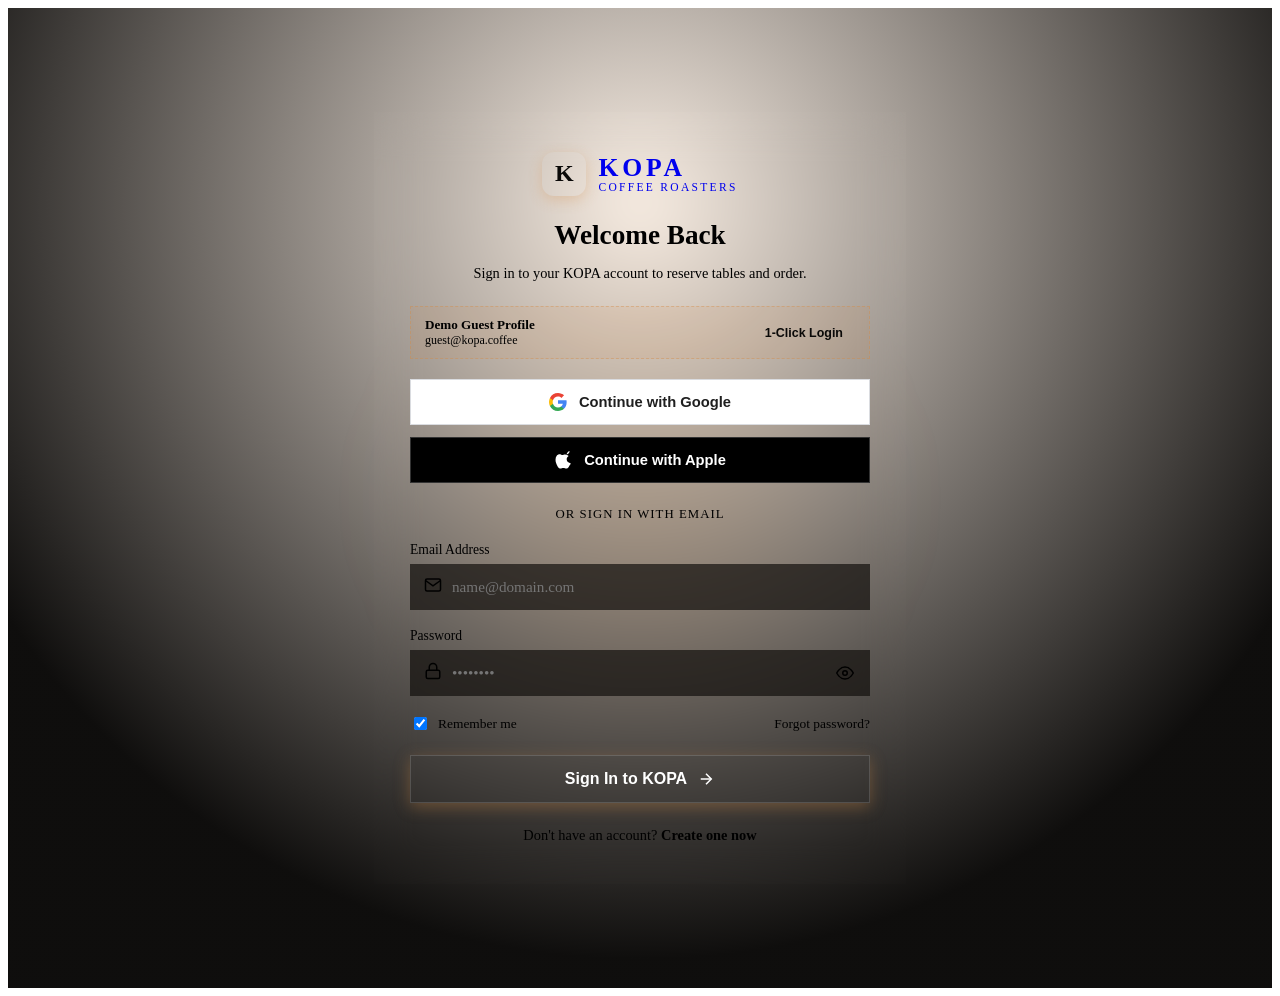
==== src/main/resources/templates/signin.html @ 2c644e53 "feat: add authentication DTOs, sign-in/sign-up templates, and client script" ====
<!DOCTYPE html>
<html lang="en" xmlns:th="http://www.thymeleaf.org">
<head>
  <meta charset="UTF-8">
  <meta name="viewport" content="width=device-width, initial-scale=1.0">
  <title>Sign In — KOPA Specialty Coffee</title>
  <meta name="description" content="Sign in to your KOPA account to manage your table reservations, reorder your favorite brews, and unlock barista privileges.">
  <meta name="theme-color" content="#0A0908">

  <!-- Google Fonts: Playfair Display & Plus Jakarta Sans -->
  <link rel="preconnect" href="https://fonts.googleapis.com">
  <link rel="preconnect" href="https://fonts.gstatic.com" crossorigin>
  <link href="https://fonts.googleapis.com/css2?family=Playfair+Display:ital,wght@0,500;0,600;0,700;1,400&family=Plus+Jakarta+Sans:wght@300;400;500;600;700&display=swap" rel="stylesheet">

  <!-- Stylesheet -->
  <link rel="stylesheet" th:href="@{/css/style.css}" href="/css/style.css">

  <style>
    .auth-page {
      min-height: 100vh;
      display: flex;
      align-items: center;
      justify-content: center;
      padding: 40px 20px;
      position: relative;
      background: radial-gradient(circle at 50% 20%, rgba(212, 139, 70, 0.15) 0%, rgba(10, 9, 8, 0.98) 75%);
      overflow-x: hidden;
    }

    .auth-glow {
      position: absolute;
      width: 500px;
      height: 500px;
      background: radial-gradient(circle, rgba(234, 167, 98, 0.18) 0%, rgba(74, 46, 27, 0) 70%);
      border-radius: 50%;
      top: 50%;
      left: 50%;
      transform: translate(-50%, -50%);
      pointer-events: none;
      filter: blur(50px);
    }

    .auth-card {
      position: relative;
      z-index: 2;
      max-width: 460px;
      width: 100%;
      background: var(--bg-glass-card);
      backdrop-filter: blur(20px);
      -webkit-backdrop-filter: blur(20px);
      border: 1px solid var(--border-subtle);
      border-radius: var(--radius-xl);
      padding: 40px 36px;
      box-shadow: var(--shadow-lg), 0 0 40px rgba(212, 139, 70, 0.12);
      animation: fadeInCard 0.4s ease-out;
    }

    @keyframes fadeInCard {
      from { opacity: 0; transform: translateY(16px); }
      to { opacity: 1; transform: translateY(0); }
    }

    .auth-brand {
      text-align: center;
      margin-bottom: 24px;
    }

    .auth-brand a {
      text-decoration: none;
      display: inline-flex;
      align-items: center;
      gap: 12px;
    }

    .auth-brand .logo-icon {
      width: 44px;
      height: 44px;
      background: linear-gradient(135deg, var(--accent-amber), var(--accent-caramel));
      color: #0A0908;
      border-radius: 12px;
      display: flex;
      align-items: center;
      justify-content: center;
      font-family: var(--font-serif);
      font-weight: 700;
      font-size: 1.5rem;
      box-shadow: 0 4px 14px rgba(212, 139, 70, 0.3);
    }

    .auth-brand .logo-title {
      font-family: var(--font-serif);
      font-size: 1.6rem;
      font-weight: 700;
      letter-spacing: 0.15em;
      color: var(--text-primary);
      line-height: 1;
    }

    .auth-brand .logo-sub {
      font-size: 0.72rem;
      color: var(--accent-amber);
      letter-spacing: 0.2em;
      text-transform: uppercase;
    }

    .auth-heading {
      text-align: center;
      margin-bottom: 24px;
    }

    .auth-heading h1 {
      font-family: var(--font-serif);
      font-size: 1.7rem;
      color: var(--text-primary);
      margin-bottom: 6px;
    }

    .auth-heading p {
      font-size: 0.9rem;
      color: var(--text-secondary);
    }

    /* Social Buttons */
    .social-btn-group {
      display: flex;
      flex-direction: column;
      gap: 12px;
      margin-bottom: 24px;
    }

    .btn-social {
      width: 100%;
      height: 46px;
      border-radius: var(--radius-md);
      display: flex;
      align-items: center;
      justify-content: center;
      gap: 12px;
      font-size: 0.92rem;
      font-weight: 600;
      cursor: pointer;
      transition: all 0.25s ease;
      border: 1px solid var(--border-card);
      text-decoration: none;
    }

    .btn-google {
      background: #FFFFFF;
      color: #1F1F1F;
      border: 1px solid #DADCE0;
    }

    .btn-google:hover {
      background: #F8F9FA;
      box-shadow: 0 4px 14px rgba(255, 255, 255, 0.2);
      transform: translateY(-1px);
    }

    .btn-apple {
      background: #000000;
      color: #FFFFFF;
      border: 1px solid rgba(255, 255, 255, 0.2);
    }

    .btn-apple:hover {
      background: #1A1A1A;
      box-shadow: 0 4px 14px rgba(0, 0, 0, 0.4);
      transform: translateY(-1px);
    }

    .auth-divider {
      display: flex;
      align-items: center;
      gap: 12px;
      margin: 20px 0;
      color: var(--text-muted);
      font-size: 0.8rem;
      text-transform: uppercase;
      letter-spacing: 0.08em;
    }

    .auth-divider::before,
    .auth-divider::after {
      content: '';
      flex: 1;
      height: 1px;
      background: var(--border-card);
    }

    /* Form Fields */
    .form-group {
      margin-bottom: 18px;
      text-align: left;
    }

    .form-label {
      display: block;
      font-size: 0.85rem;
      font-weight: 500;
      color: var(--text-secondary);
      margin-bottom: 6px;
    }

    .input-wrapper {
      position: relative;
      display: flex;
      align-items: center;
    }

    .input-icon {
      position: absolute;
      left: 14px;
      color: var(--text-muted);
      pointer-events: none;
    }

    .form-input {
      width: 100%;
      height: 46px;
      background: rgba(19, 16, 14, 0.7);
      border: 1px solid var(--border-card);
      border-radius: var(--radius-md);
      padding: 0 42px 0 42px;
      color: var(--text-primary);
      font-size: 0.95rem;
      font-family: var(--font-sans);
      transition: all 0.2s ease;
    }

    .form-input:focus {
      outline: none;
      border-color: var(--accent-caramel);
      box-shadow: 0 0 0 3px rgba(212, 139, 70, 0.2);
      background: rgba(28, 23, 20, 0.9);
    }

    .password-toggle-btn {
      position: absolute;
      right: 12px;
      background: none;
      border: none;
      color: var(--text-muted);
      cursor: pointer;
      padding: 4px;
      display: flex;
      align-items: center;
    }

    .password-toggle-btn:hover {
      color: var(--accent-amber);
    }

    .auth-options {
      display: flex;
      align-items: center;
      justify-content: space-between;
      margin-bottom: 22px;
      font-size: 0.84rem;
    }

    .remember-label {
      display: flex;
      align-items: center;
      gap: 8px;
      color: var(--text-secondary);
      cursor: pointer;
    }

    .forgot-link {
      color: var(--accent-amber);
      text-decoration: none;
      transition: color 0.2s;
    }

    .forgot-link:hover {
      color: var(--accent-gold);
      text-decoration: underline;
    }

    .btn-auth-submit {
      width: 100%;
      height: 48px;
      border-radius: var(--radius-full);
      background: linear-gradient(135deg, var(--accent-caramel), #8C5A3C);
      color: #FFFFFF;
      font-size: 1rem;
      font-weight: 600;
      border: 1px solid rgba(255, 255, 255, 0.15);
      box-shadow: 0 4px 16px rgba(212, 139, 70, 0.35);
      cursor: pointer;
      transition: all 0.28s ease;
      display: flex;
      align-items: center;
      justify-content: center;
      gap: 10px;
    }

    .btn-auth-submit:hover {
      background: linear-gradient(135deg, var(--accent-amber), var(--accent-caramel));
      transform: translateY(-2px);
      box-shadow: 0 6px 20px rgba(212, 139, 70, 0.5);
    }

    .btn-auth-submit:disabled {
      opacity: 0.6;
      cursor: not-allowed;
      transform: none;
    }

    /* Demo Account Pill */
    .demo-pill {
      background: rgba(212, 139, 70, 0.1);
      border: 1px dashed rgba(212, 139, 70, 0.4);
      border-radius: var(--radius-md);
      padding: 10px 14px;
      margin-bottom: 20px;
      display: flex;
      align-items: center;
      justify-content: space-between;
      font-size: 0.82rem;
    }

    .demo-pill-btn {
      background: var(--accent-caramel);
      color: #0A0908;
      border: none;
      padding: 4px 12px;
      border-radius: var(--radius-sm);
      font-weight: 700;
      font-size: 0.78rem;
      cursor: pointer;
      transition: opacity 0.2s;
    }

    .demo-pill-btn:hover {
      opacity: 0.9;
    }

    .auth-footer {
      text-align: center;
      margin-top: 24px;
      font-size: 0.9rem;
      color: var(--text-secondary);
    }

    .auth-footer a {
      color: var(--accent-amber);
      text-decoration: none;
      font-weight: 600;
    }

    .auth-footer a:hover {
      text-decoration: underline;
    }

    /* Alert / Error Banner */
    .auth-alert {
      background: rgba(226, 115, 87, 0.15);
      border: 1px solid var(--status-maintenance);
      color: #FFB4A2;
      border-radius: var(--radius-md);
      padding: 10px 14px;
      font-size: 0.85rem;
      margin-bottom: 18px;
      display: none;
      align-items: center;
      gap: 10px;
    }

    .auth-alert.success {
      background: rgba(78, 186, 135, 0.15);
      border-color: var(--status-confirmed);
      color: #A7F3D0;
    }
  </style>
</head>
<body>

  <main class="auth-page">
    <div class="auth-glow"></div>

    <div class="auth-card">
      <!-- Brand Logo Header -->
      <div class="auth-brand">
        <a th:href="@{/}" href="/">
          <div class="logo-icon">K</div>
          <div style="text-align: left;">
            <div class="logo-title">KOPA</div>
            <div class="logo-sub">Coffee Roasters</div>
          </div>
        </a>
      </div>

      <!-- Heading -->
      <div class="auth-heading">
        <h1>Welcome Back</h1>
        <p>Sign in to your KOPA account to reserve tables and order.</p>
      </div>

      <!-- Quick 1-Click Demo User -->
      <div class="demo-pill">
        <div>
          <span style="color: var(--text-primary); font-weight: 600;">Demo Guest Profile</span>
          <div style="color: var(--text-muted); font-size: 0.75rem;">guest@kopa.coffee</div>
        </div>
        <button type="button" class="demo-pill-btn" id="useDemoBtn">1-Click Login</button>
      </div>

      <!-- Alert Banner -->
      <div class="auth-alert" id="authAlert">
        <span id="alertIcon">⚠️</span>
        <span id="alertMessage">Invalid email or password</span>
      </div>

      <!-- Social Logins (Google & Apple) -->
      <div class="social-btn-group">
        <!-- Google Sign-In Button -->
        <button type="button" class="btn-social btn-google" id="googleSignInBtn">
          <svg width="18" height="18" viewBox="0 0 18 18">
            <path fill="#4285F4" d="M17.64 9.2c0-.637-.057-1.251-.164-1.84H9v3.481h4.844c-.209 1.125-.843 2.078-1.796 2.717v2.258h2.908c1.702-1.567 2.684-3.874 2.684-6.616z"/>
            <path fill="#34A853" d="M9 18c2.43 0 4.467-.806 5.956-2.184l-2.908-2.258c-.806.54-1.837.86-3.048.86-2.344 0-4.328-1.584-5.036-3.711H.957v2.332A8.997 8.997 0 0 0 9 18z"/>
            <path fill="#FBBC05" d="M3.964 10.707c-.18-.54-.282-1.117-.282-1.707s.102-1.167.282-1.707V4.961H.957A8.996 8.996 0 0 0 0 9c0 1.452.348 2.827.957 4.039l3.007-2.332z"/>
            <path fill="#EA4335" d="M9 3.58c1.321 0 2.508.454 3.44 1.345l2.582-2.58C13.463.891 11.426 0 9 0A8.997 8.997 0 0 0 .957 4.961L3.964 7.293C4.672 5.166 6.656 3.58 9 3.58z"/>
          </svg>
          <span>Continue with Google</span>
        </button>

        <!-- Apple Sign-In Button -->
        <button type="button" class="btn-social btn-apple" id="appleSignInBtn">
          <svg width="18" height="18" viewBox="0 0 170 170" fill="currentColor">
            <path d="M150.37 130.25c-2.45 5.66-5.35 10.87-8.71 15.66-4.58 6.53-8.33 11.05-11.22 13.56-4.48 4.12-9.28 6.23-14.42 6.35-3.69 0-8.14-1.05-13.32-3.18-5.19-2.12-9.97-3.17-14.34-3.17-4.58 0-9.49 1.05-14.75 3.17-5.26 2.13-9.5 3.24-12.74 3.35-4.35.13-9.16-1.9-14.42-6.08-3.7-3.04-7.7-7.83-12.01-14.38-6.19-9.35-11.08-19.8-14.67-31.35-3.59-11.55-5.39-22.33-5.39-32.34 0-14.67 3.73-26.63 11.19-35.88 7.46-9.25 16.7-13.98 27.72-14.19 4.35 0 9.38 1.16 15.09 3.49 5.71 2.33 9.4 3.54 11.07 3.65 2.12-.22 6.01-1.49 11.67-3.81 5.66-2.33 10.42-3.38 14.28-3.17 14.19.74 25.13 6.13 32.83 16.18-12.59 7.64-18.73 18.04-18.41 31.2.32 10.3 4.22 18.84 11.7 25.62 7.48 6.78 16.32 10.59 26.52 11.44-2.12 6.53-4.7 13.04-7.74 19.53zM119.22 33.04c0-7.23 2.65-13.9 7.94-20.01 5.29-6.11 11.85-10.23 19.68-12.36.95 7.87-1.37 15.04-6.98 21.5-5.61 6.46-12.48 10.38-20.64 10.87z"/>
          </svg>
          <span>Continue with Apple</span>
        </button>
      </div>

      <!-- Divider -->
      <div class="auth-divider">
        <span>or sign in with email</span>
      </div>

      <!-- Email Login Form -->
      <form id="signInForm" autocomplete="on">
        <!-- Email Input -->
        <div class="form-group">
          <label class="form-label" for="signInEmail">Email Address</label>
          <div class="input-wrapper">
            <span class="input-icon">
              <svg width="18" height="18" viewBox="0 0 24 24" fill="none" stroke="currentColor" stroke-width="2">
                <path d="M4 4h16c1.1 0 2 .9 2 2v12c0 1.1-.9 2-2 2H4c-1.1 0-2-.9-2-2V6c0-1.1.9-2 2-2z"></path>
                <polyline points="22,6 12,13 2,6"></polyline>
              </svg>
            </span>
            <input type="email" class="form-input" id="signInEmail" name="email" placeholder="name@domain.com" required autocomplete="username">
          </div>
        </div>

        <!-- Password Input -->
        <div class="form-group">
          <label class="form-label" for="signInPassword">Password</label>
          <div class="input-wrapper">
            <span class="input-icon">
              <svg width="18" height="18" viewBox="0 0 24 24" fill="none" stroke="currentColor" stroke-width="2">
                <rect x="3" y="11" width="18" height="11" rx="2" ry="2"></rect>
                <path d="M7 11V7a5 5 0 0 1 10 0v4"></path>
              </svg>
            </span>
            <input type="password" class="form-input" id="signInPassword" name="password" placeholder="••••••••" required autocomplete="current-password">
            <button type="button" class="password-toggle-btn" id="togglePasswordBtn" aria-label="Toggle password visibility">
              <svg id="eyeIcon" width="18" height="18" viewBox="0 0 24 24" fill="none" stroke="currentColor" stroke-width="2">
                <path d="M1 12s4-8 11-8 11 8 11 8-4 8-11 8-11-8-11-8z"></path>
                <circle cx="12" cy="12" r="3"></circle>
              </svg>
            </button>
          </div>
        </div>

        <!-- Remember & Forgot Password -->
        <div class="auth-options">
          <label class="remember-label">
            <input type="checkbox" id="rememberMe" checked style="accent-color: var(--accent-caramel);">
            <span>Remember me</span>
          </label>
          <a href="#" class="forgot-link" id="forgotPasswordLink">Forgot password?</a>
        </div>

        <!-- Submit Button -->
        <button type="submit" class="btn-auth-submit" id="submitSignInBtn">
          <span>Sign In to KOPA</span>
          <svg width="18" height="18" viewBox="0 0 24 24" fill="none" stroke="currentColor" stroke-width="2">
            <line x1="5" y1="12" x2="19" y2="12"></line>
            <polyline points="12 5 19 12 12 19"></polyline>
          </svg>
        </button>
      </form>

      <!-- Switch to Sign Up -->
      <div class="auth-footer">
        Don't have an account? <a th:href="@{/signup}" href="/signup">Create one now</a>
      </div>
    </div>
  </main>

  <script>
    document.addEventListener('DOMContentLoaded', () => {
      const form = document.getElementById('signInForm');
      const emailInput = document.getElementById('signInEmail');
      const passwordInput = document.getElementById('signInPassword');
      const submitBtn = document.getElementById('submitSignInBtn');
      const authAlert = document.getElementById('authAlert');
      const alertMsg = document.getElementById('alertMessage');
      const alertIcon = document.getElementById('alertIcon');
      const useDemoBtn = document.getElementById('useDemoBtn');
      const togglePasswordBtn = document.getElementById('togglePasswordBtn');
      const googleBtn = document.getElementById('googleSignInBtn');
      const appleBtn = document.getElementById('appleSignInBtn');

      function showAlert(message, isSuccess = false) {
        authAlert.style.display = 'flex';
        authAlert.className = isSuccess ? 'auth-alert success' : 'auth-alert';
        alertIcon.innerText = isSuccess ? '✓' : '⚠️';
        alertMsg.innerText = message;
      }

      function hideAlert() {
        authAlert.style.display = 'none';
      }

      // Toggle Password Visibility
      if (togglePasswordBtn) {
        togglePasswordBtn.addEventListener('click', () => {
          const isPassword = passwordInput.type === 'password';
          passwordInput.type = isPassword ? 'text' : 'password';
          togglePasswordBtn.innerHTML = isPassword
            ? `<svg width="18" height="18" viewBox="0 0 24 24" fill="none" stroke="currentColor" stroke-width="2"><path d="M17.94 17.94A10.07 10.07 0 0 1 12 20c-7 0-11-8-11-8a18.45 18.45 0 0 1 5.06-5.94M9.9 4.24A9.12 9.12 0 0 1 12 4c7 0 11 8 11 8a18.5 18.5 0 0 1-2.16 3.19m-6.72-1.07a3 3 0 1 1-4.24-4.24"></path><line x1="1" y1="1" x2="23" y2="23"></line></svg>`
            : `<svg width="18" height="18" viewBox="0 0 24 24" fill="none" stroke="currentColor" stroke-width="2"><path d="M1 12s4-8 11-8 11 8 11 8-4 8-11 8-11-8-11-8z"></path><circle cx="12" cy="12" r="3"></circle></svg>`;
        });
      }

      // 1-Click Demo Login
      if (useDemoBtn) {
        useDemoBtn.addEventListener('click', () => {
          emailInput.value = 'guest@kopa.coffee';
          passwordInput.value = 'kopa123';
          form.dispatchEvent(new Event('submit'));
        });
      }

      // Handle Standard Email/Password Sign In
      form.addEventListener('submit', async (e) => {
        e.preventDefault();
        hideAlert();

        const email = emailInput.value.trim();
        const password = passwordInput.value;

        if (!email || !password) {
          showAlert('Please fill in both email and password.');
          return;
        }

        submitBtn.disabled = true;
        submitBtn.innerHTML = `<span>Signing In...</span>`;

        try {
          const res = await fetch('/api/auth/login', {
            method: 'POST',
            headers: { 'Content-Type': 'application/json' },
            body: JSON.stringify({ email, password })
          });

          const data = await res.json();

          if (res.ok && data.success) {
            showAlert(data.message || 'Login successful!', true);
            // Store user session in localStorage
            localStorage.setItem('kopa_auth_user', JSON.stringify(data.user));
            localStorage.setItem('kopa_user', JSON.stringify(data.user));
            if (data.token) {
              localStorage.setItem('kopa_token', data.token);
            }

            setTimeout(() => {
              window.location.href = '/';
            }, 800);
          } else {
            showAlert(data.message || 'Invalid email or password.');
            submitBtn.disabled = false;
            submitBtn.innerHTML = `<span>Sign In to KOPA</span>`;
          }
        } catch (err) {
          console.error(err);
          showAlert('Unable to reach authentication service. Please check connection.');
          submitBtn.disabled = false;
          submitBtn.innerHTML = `<span>Sign In to KOPA</span>`;
        }
      });

      // Handle Google Sign In
      if (googleBtn) {
        googleBtn.addEventListener('click', async () => {
          googleBtn.disabled = true;
          googleBtn.style.opacity = '0.7';

          try {
            const res = await fetch('/api/auth/social', {
              method: 'POST',
              headers: { 'Content-Type': 'application/json' },
              body: JSON.stringify({
                provider: 'google',
                email: 'alexander.google@kopa.coffee',
                name: 'Alexander Vance (Google)',
                avatarUrl: 'https://images.unsplash.com/photo-1534528741775-53994a69daeb?auto=format&fit=crop&w=200&q=80'
              })
            });

            const data = await res.json();
            if (data.success) {
              showAlert('Authenticated with Google!', true);
              localStorage.setItem('kopa_auth_user', JSON.stringify(data.user));
              localStorage.setItem('kopa_user', JSON.stringify(data.user));
              if (data.token) localStorage.setItem('kopa_token', data.token);
              setTimeout(() => { window.location.href = '/'; }, 800);
            } else {
              showAlert(data.message || 'Google authentication failed.');
              googleBtn.disabled = false;
              googleBtn.style.opacity = '1';
            }
          } catch (err) {
            showAlert('Social login request failed.');
            googleBtn.disabled = false;
            googleBtn.style.opacity = '1';
          }
        });
      }

      // Handle Apple Sign In
      if (appleBtn) {
        appleBtn.addEventListener('click', async () => {
          appleBtn.disabled = true;
          appleBtn.style.opacity = '0.7';

          try {
            const res = await fetch('/api/auth/social', {
              method: 'POST',
              headers: { 'Content-Type': 'application/json' },
              body: JSON.stringify({
                provider: 'apple',
                email: 'connoisseur.apple@kopa.coffee',
                name: 'KOPA Apple Connoisseur'
              })
            });

            const data = await res.json();
            if (data.success) {
              showAlert('Authenticated with Apple ID!', true);
              localStorage.setItem('kopa_user', JSON.stringify(data.user));
              if (data.token) localStorage.setItem('kopa_token', data.token);
              setTimeout(() => { window.location.href = '/'; }, 800);
            } else {
              showAlert(data.message || 'Apple authentication failed.');
              appleBtn.disabled = false;
              appleBtn.style.opacity = '1';
            }
          } catch (err) {
            showAlert('Social login request failed.');
            appleBtn.disabled = false;
            appleBtn.style.opacity = '1';
          }
        });
      }

      // Forgot Password Modal
      const forgotLink = document.getElementById('forgotPasswordLink');
      if (forgotLink) {
        forgotLink.addEventListener('click', (e) => {
          e.preventDefault();
          const email = emailInput.value.trim() || 'your email';
          showAlert(`Password reset link has been dispatched to ${email} (Demo).`, true);
        });
      }
    });
  </script>
</body>
</html>
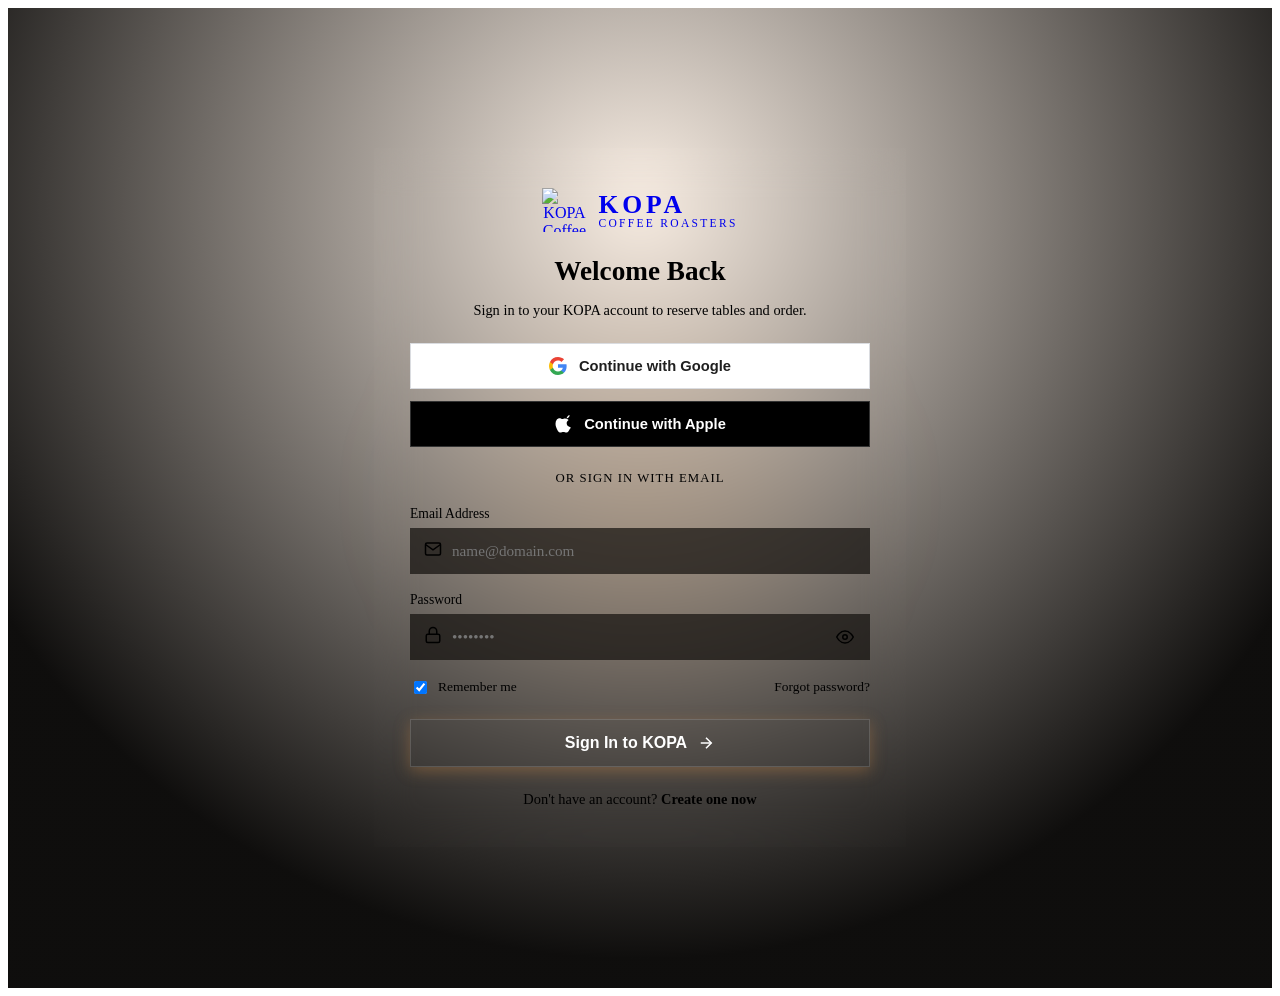
==== commit 547e7986: "feat: implement user authentication, JWT security, reservation service, and frontend static assets" ====
--- a/src/main/resources/templates/signin.html
+++ b/src/main/resources/templates/signin.html
@@ -11,6 +11,10 @@
   <link rel="preconnect" href="https://fonts.googleapis.com">
   <link rel="preconnect" href="https://fonts.gstatic.com" crossorigin>
   <link href="https://fonts.googleapis.com/css2?family=Playfair+Display:ital,wght@0,500;0,600;0,700;1,400&family=Plus+Jakarta+Sans:wght@300;400;500;600;700&display=swap" rel="stylesheet">
+
+  <!-- Favicon -->
+  <link rel="icon" type="image/png" th:href="@{/favicon.png}" href="/favicon.png">
+  <link rel="apple-touch-icon" th:href="@{/favicon.png}" href="/favicon.png">
 
   <!-- Stylesheet -->
   <link rel="stylesheet" th:href="@{/css/style.css}" href="/css/style.css">
@@ -383,7 +387,7 @@
       <!-- Brand Logo Header -->
       <div class="auth-brand">
         <a th:href="@{/}" href="/">
-          <div class="logo-icon">K</div>
+          <img th:src="@{/images/kopa_logo.png}" src="/images/kopa_logo.png" alt="KOPA Coffee Logo" class="brand-logo-img" style="width: 44px; height: 44px;">
           <div style="text-align: left;">
             <div class="logo-title">KOPA</div>
             <div class="logo-sub">Coffee Roasters</div>
@@ -395,15 +399,6 @@
       <div class="auth-heading">
         <h1>Welcome Back</h1>
         <p>Sign in to your KOPA account to reserve tables and order.</p>
-      </div>
-
-      <!-- Quick 1-Click Demo User -->
-      <div class="demo-pill">
-        <div>
-          <span style="color: var(--text-primary); font-weight: 600;">Demo Guest Profile</span>
-          <div style="color: var(--text-muted); font-size: 0.75rem;">guest@kopa.coffee</div>
-        </div>
-        <button type="button" class="demo-pill-btn" id="useDemoBtn">1-Click Login</button>
       </div>
 
       <!-- Alert Banner -->
@@ -510,7 +505,6 @@
       const authAlert = document.getElementById('authAlert');
       const alertMsg = document.getElementById('alertMessage');
       const alertIcon = document.getElementById('alertIcon');
-      const useDemoBtn = document.getElementById('useDemoBtn');
       const togglePasswordBtn = document.getElementById('togglePasswordBtn');
       const googleBtn = document.getElementById('googleSignInBtn');
       const appleBtn = document.getElementById('appleSignInBtn');
@@ -534,15 +528,6 @@
           togglePasswordBtn.innerHTML = isPassword
             ? `<svg width="18" height="18" viewBox="0 0 24 24" fill="none" stroke="currentColor" stroke-width="2"><path d="M17.94 17.94A10.07 10.07 0 0 1 12 20c-7 0-11-8-11-8a18.45 18.45 0 0 1 5.06-5.94M9.9 4.24A9.12 9.12 0 0 1 12 4c7 0 11 8 11 8a18.5 18.5 0 0 1-2.16 3.19m-6.72-1.07a3 3 0 1 1-4.24-4.24"></path><line x1="1" y1="1" x2="23" y2="23"></line></svg>`
             : `<svg width="18" height="18" viewBox="0 0 24 24" fill="none" stroke="currentColor" stroke-width="2"><path d="M1 12s4-8 11-8 11 8 11 8-4 8-11 8-11-8-11-8z"></path><circle cx="12" cy="12" r="3"></circle></svg>`;
-        });
-      }
-
-      // 1-Click Demo Login
-      if (useDemoBtn) {
-        useDemoBtn.addEventListener('click', () => {
-          emailInput.value = 'guest@kopa.coffee';
-          passwordInput.value = 'kopa123';
-          form.dispatchEvent(new Event('submit'));
         });
       }
 
@@ -599,6 +584,12 @@
       // Handle Google Sign In
       if (googleBtn) {
         googleBtn.addEventListener('click', async () => {
+          const email = prompt('Enter your Google Account email:');
+          if (!email || !email.includes('@')) {
+            if (email !== null) showAlert('Please enter a valid Google email address.');
+            return;
+          }
+          const name = email.split('@')[0].replace(/[._]/g, ' ');
           googleBtn.disabled = true;
           googleBtn.style.opacity = '0.7';
 
@@ -608,9 +599,8 @@
               headers: { 'Content-Type': 'application/json' },
               body: JSON.stringify({
                 provider: 'google',
-                email: 'alexander.google@kopa.coffee',
-                name: 'Alexander Vance (Google)',
-                avatarUrl: 'https://images.unsplash.com/photo-1534528741775-53994a69daeb?auto=format&fit=crop&w=200&q=80'
+                email: email.trim(),
+                name: name.charAt(0).toUpperCase() + name.slice(1)
               })
             });
 
@@ -637,6 +627,12 @@
       // Handle Apple Sign In
       if (appleBtn) {
         appleBtn.addEventListener('click', async () => {
+          const email = prompt('Enter your Apple ID email:');
+          if (!email || !email.includes('@')) {
+            if (email !== null) showAlert('Please enter a valid Apple ID email address.');
+            return;
+          }
+          const name = email.split('@')[0].replace(/[._]/g, ' ');
           appleBtn.disabled = true;
           appleBtn.style.opacity = '0.7';
 
@@ -646,14 +642,15 @@
               headers: { 'Content-Type': 'application/json' },
               body: JSON.stringify({
                 provider: 'apple',
-                email: 'connoisseur.apple@kopa.coffee',
-                name: 'KOPA Apple Connoisseur'
+                email: email.trim(),
+                name: name.charAt(0).toUpperCase() + name.slice(1)
               })
             });
 
             const data = await res.json();
             if (data.success) {
               showAlert('Authenticated with Apple ID!', true);
+              localStorage.setItem('kopa_auth_user', JSON.stringify(data.user));
               localStorage.setItem('kopa_user', JSON.stringify(data.user));
               if (data.token) localStorage.setItem('kopa_token', data.token);
               setTimeout(() => { window.location.href = '/'; }, 800);
